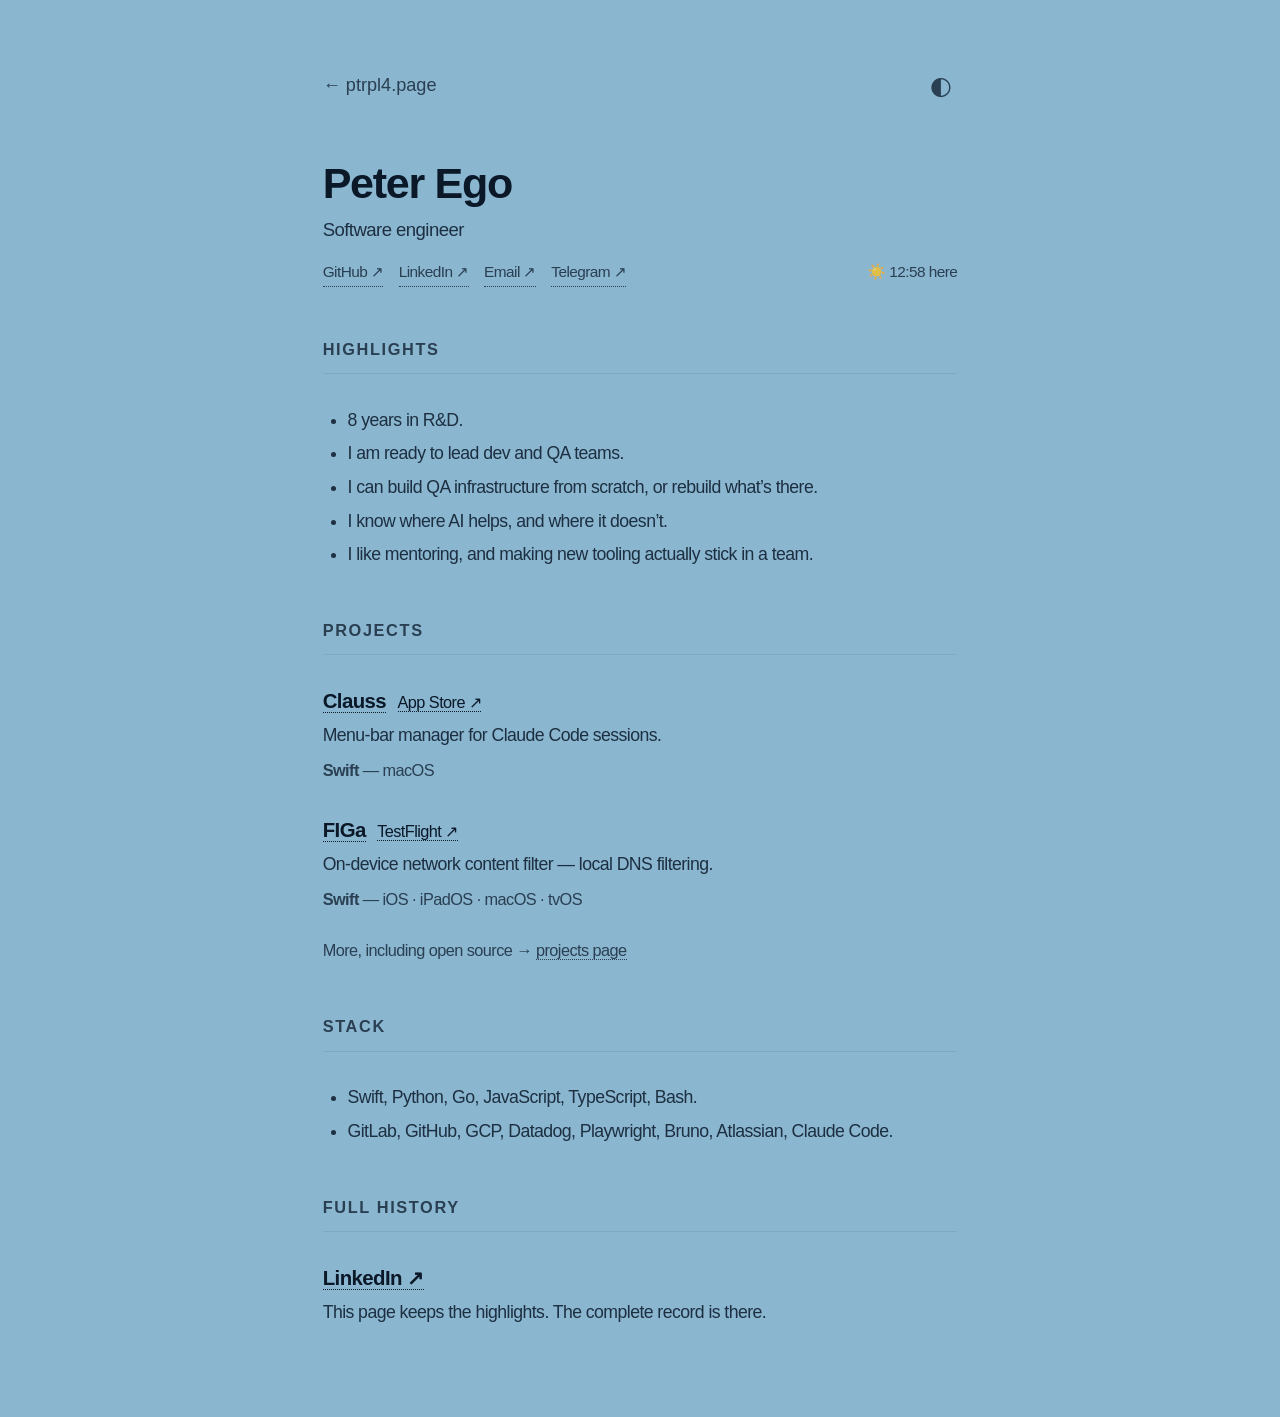
==== cv/index.html @ 2ef74b29 "add cv page, rename to Peter Ego Also names Swift across the projects pages, stops the orbiting sate" ====
<!doctype html>
<html lang="en" data-theme="dark">
    <head>
        <meta charset="utf-8" />
        <title>CV — ptrpl4</title>
        <meta name="description" content="CV of Peter Ego — software engineer" />
        <meta name="viewport" content="width=device-width, initial-scale=1" />
        <meta name="color-scheme" content="dark light" />

        <!-- Open Graph -->
        <meta property="og:type" content="website" />
        <meta property="og:url" content="https://ptrpl4.page/cv/" />
        <meta property="og:title" content="CV — ptrpl4" />
        <meta property="og:description" content="CV of Peter Ego — software engineer" />
        <meta property="og:image" content="https://ptrpl4.page/assets/favicons/web-app-manifest-512x512.png" />
        <meta name="twitter:card" content="summary" />
        <meta name="twitter:creator" content="@ptrpl4" />

        <link rel="icon" href="/assets/favicons/favicon.svg" type="image/svg+xml" />
        <link rel="icon" href="/assets/favicons/favicon.ico" />
        <link rel="apple-touch-icon" href="/assets/favicons/apple-touch-icon.png" />
        <link rel="manifest" href="/assets/favicons/site.webmanifest" />

        <link rel="canonical" href="https://ptrpl4.page/cv/" />

        <link rel="stylesheet" href="/assets/css/main.css" />

        <script src="/assets/js/theme.js"></script>
        <script src="/assets/js/cv.js" defer></script>
    </head>
    <body>
        <main class="cv-page">
            <div class="page-bar">
                <a class="back" href="/">← ptrpl4.page</a>
                <button id="theme-toggle" aria-label="Toggle theme">◐</button>
            </div>

            <header>
                <h1>Peter Ego</h1>
                <p class="cv-role">Software engineer</p>
                <!-- Only the @ is encoded — enough to miss a plain address regex,
                     and readable, unlike the landing page's full encoding. Noise
                     reduction, not protection. data-print carries the bare address:
                     the link text is not one, and the href would print the subject. -->
                <p class="cv-contact">
                    <a href="https://github.com/ptrpl4" target="_blank" rel="noopener">GitHub ↗</a>
                    <a href="https://www.linkedin.com/in/petreg/" target="_blank" rel="noopener">LinkedIn ↗</a>
                    <a href="mailto:nice.job&#64;ptrpl4.page?subject=Hi,%20Peter!%20Nice%20CV%20and%20skills,%20let's%20talk!" data-print="nice.job&#64;ptrpl4.page">Email ↗</a>
                    <a href="https://t.me/ptrpl4" target="_blank" rel="noopener">Telegram ↗</a>
                    <!-- Filled by cv.js; empty without it, and hidden in print. -->
                    <span id="cv-clock"></span>
                </p>
            </header>

            <section class="cv-section">
                <h2>Highlights</h2>
                <div class="cv-entry">
                    <ul class="cv-bullets" role="list">
                        <li>8 years in R&amp;D.</li>
                        <li>I am ready to lead dev and QA teams.</li>
                        <li>I can build QA infrastructure from scratch, or rebuild what&rsquo;s there.</li>
                        <li>I know where AI helps, and where it doesn&rsquo;t.</li>
                        <li>I like mentoring, and making new tooling actually stick in a team.</li>
                    </ul>
                </div>
            </section>

            <!-- Third place each app's availability is written by hand, after
                 /projects/ and /projects/<app>/. verify-docs.js checks the other
                 two against each other; this one is on its own. -->
            <section class="cv-section">
                <h2>Projects</h2>

                <div class="cv-entry">
                    <h3><a href="/projects/clauss/">Clauss</a><a class="cv-store" href="https://apps.apple.com/app/clauss/id6781245231" target="_blank" rel="noopener">App Store ↗</a></h3>
                    <p class="cv-desc">Menu-bar manager for Claude Code sessions.</p>
                    <p class="cv-meta"><span class="cv-lang">Swift</span> &mdash; macOS</p>
                </div>

                <div class="cv-entry">
                    <h3><a href="/projects/figa/">FIGa</a><a class="cv-store" href="https://testflight.apple.com/join/xfRUWHhb" target="_blank" rel="noopener">TestFlight ↗</a></h3>
                    <p class="cv-desc">On-device network content filter — local DNS filtering.</p>
                    <p class="cv-meta"><span class="cv-lang">Swift</span> &mdash; iOS &middot; iPadOS &middot; macOS &middot; tvOS</p>
                </div>

                <!-- data-print so the printed sheet carries the URL; the existing
                     a[data-print] print rule does the rest. -->
                <p class="cv-more">More, including open source &rarr;
                    <a href="/projects/" data-print="ptrpl4.page/projects/">projects page</a></p>
            </section>

            <section class="cv-section">
                <h2>Stack</h2>
                <div class="cv-entry">
                    <ul class="cv-bullets" role="list">
                        <li>Swift, Python, Go, JavaScript, TypeScript, Bash.</li>
                        <li>GitLab, GitHub, GCP, Datadog, Playwright, Bruno, Atlassian, Claude Code.</li>
                    </ul>
                </div>
            </section>

            <section class="cv-section">
                <h2>Full history</h2>
                <div class="cv-entry">
                    <h3><a href="https://www.linkedin.com/in/petreg/" target="_blank" rel="noopener">LinkedIn ↗</a></h3>
                    <p class="cv-desc">This page keeps the highlights. The complete record is there.</p>
                </div>
            </section>
        </main>
    </body>
</html>
---- assets/css/main.css ----
/* Reset */
*,
*::before,
*::after {
    box-sizing: border-box;
    margin: 0;
    padding: 0;
    border: 0;
}

/* Themes */
:root,
[data-theme="dark"] {
    --bg: #111c2e;
    --fg: #9db8d4;
    --circle-bg: #091830;
    --circle-fg: #deeeff;
    --circle-shadow: 0 0 80px rgba(20, 50, 120, 0.3), 0 0 12px 4px rgba(60, 130, 255, 0.35), inset 0 0 30px rgba(30, 80, 220, 0.22);
    --icon-hover-bg: rgba(255, 255, 255, 0.06);
    --icon-active-bg: rgba(255, 255, 255, 0.14);
    --border-subtle: rgba(120, 152, 184, 0.15);
    --border-medium: rgba(120, 152, 184, 0.4);
    --sky-color: #c4bca8;
    --sky-glow: 0 0 22px rgba(196, 188, 168, 0.38), 0 0 55px rgba(196, 188, 168, 0.18), 0 0 90px rgba(180, 175, 160, 0.08);
    --animation-duration: 0.2s;
    color-scheme: dark;
}

[data-theme="light"] {
    --bg: #8ab6d0;
    --fg: #0a1828;
    --circle-bg: #05070c;
    --circle-fg: #deeeff;
    --circle-shadow: 0 0 0 2px rgba(255, 232, 190, 0.95), 0 0 20px 6px rgba(255, 188, 98, 0.8), 0 0 60px 16px rgba(255, 150, 52, 0.45), 0 0 140px 34px rgba(255, 128, 30, 0.25), 0 0 260px 70px rgba(255, 110, 20, 0.1), inset 0 0 28px rgba(255, 186, 110, 0.28);
    --icon-hover-bg: rgba(255, 255, 255, 0.12);
    --icon-active-bg: rgba(255, 255, 255, 0.24);
    --border-subtle: rgba(26, 48, 80, 0.12);
    --border-medium: rgba(26, 48, 80, 0.4);
    --sky-color: #ffcc28;
    --sky-glow: 0 0 35px rgba(255, 204, 40, 1), 0 0 80px rgba(255, 170, 10, 0.75), 0 0 160px rgba(255, 140, 0, 0.45), 0 0 240px rgba(255, 120, 0, 0.18);
    color-scheme: light;
}

/* The decorative palette, opt-in; the accessible pair above is the default.
   Class AND theme on each selector makes them (0,2,1) against (0,1,0), so they
   win on specificity in any source order — keep both parts. */
html.landing[data-theme="dark"] {
    --bg: #0a0e18;
    --fg: #7898b8;
}

html.landing[data-theme="light"] {
    --bg: #7aaac8;
    --fg: #1a3050;
}

/* Base */
html {
    height: 100%;
}

body {
    font-family: -apple-system, BlinkMacSystemFont, "Segoe UI", Roboto,
        Helvetica, Arial, sans-serif;
    /* rem, not pt: an absolute print unit ignores the reader's browser
       font-size setting. 1.4167rem is 17pt exactly at a 16px root. */
    font-size: 1.4167rem;
    font-weight: 300;
    line-height: 1.75;
    letter-spacing: -0.025em;
    color: var(--fg);
    background: var(--bg);
    min-height: 100%;
    transition: background var(--animation-duration) ease,
        color var(--animation-duration) ease;
    -webkit-text-size-adjust: none;
    min-width: 320px;
}

/* Centring is opt-in: a flex item taller than an align-items:center container
   overflows above it, at a negative scroll offset, unreachable. A page that
   forgets this class should merely fail to centre. */
/* overflow: hidden clips nothing visible -- anything past the viewport box is
   off-screen already. It exists to stop the orbiting satellite making the page
   scrollable: it clears .space by 50px at the bottom and comes within ~1px of
   the right edge at 320px, and the two scrollbars then trigger each other, each
   one stealing the axis the other needs. The width change drags the fixed
   #theme-toggle sideways. A fixed-size centred scene should not scroll anyway.
   Propagates to the viewport, since html keeps overflow: visible. */
html.landing body {
    height: 100%;
    display: flex;
    align-items: center;
    justify-content: center;
    overflow: hidden;
}

ol,
ul {
    list-style: none;
}

a {
    color: inherit;
    text-decoration: none;
    outline: 0;
    border-bottom: dotted 1px;
    transition: border-color var(--animation-duration) ease-in-out,
        opacity var(--animation-duration) ease-in-out;
}

a:hover {
    border-color: transparent;
}

/* Keyboard focus — `outline: 0` above only suppresses the pointer-driven ring */
a:focus-visible,
button:focus-visible {
    outline: 2px solid currentColor;
    outline-offset: 3px;
    border-radius: 3px;
    opacity: 1;
}

/* Animations */
@keyframes fadeIn {
    from { opacity: 0; }
    to   { opacity: 1; }
}

@keyframes slideUp {
    from {
        transform: translate3d(0, 1em, 0);
        opacity: 0;
    }
    to {
        transform: translate3d(0, 0, 0);
        opacity: 1;
    }
}

/* Wrapper — large enough for sky object above the circle */
.space {
    position: relative;
    width: 760px;
    height: 700px;
    animation: fadeIn 0.6s ease forwards;
}

/* The page's one solid object. Earth in dark; in light it is a black hole —
   same box, different paint. ::before carries the cloud deck or the accretion
   ring. Whatever goes there must stay dark behind the middle: #header sits in
   it, and verify-docs.js only ever sees the flat --circle-bg. */
.circle {
    position: absolute;
    left: 50%;
    bottom: 0;
    transform: translateX(-50%);
    z-index: 2;
    width: 380px;
    height: 380px;
    border-radius: 50%;
    background: var(--circle-bg);
    color: var(--circle-fg);
    box-shadow: var(--circle-shadow);
    display: flex;
    align-items: center;
    justify-content: center;
    transition: background var(--animation-duration) ease,
        box-shadow var(--animation-duration) ease;
}

/* Stars — dark mode only, JS-generated via box-shadow */
#stars {
    position: absolute;
    top: 0;
    left: 0;
    width: 1px;
    height: 1px;
    z-index: 1;
    pointer-events: none;
    transition: opacity var(--animation-duration) ease;
}

[data-theme="light"] #stars {
    opacity: 0;
}

/* Satellite — light theme only, orbits Earth at z-index 1 (passes behind) */
/* Percentage, never a pixel left: .space shrinks below 760px between 501 and
   759, where a pixel value would strand the orbit while .circle (left: 50%)
   recentres. 50% is the exact centre formula at every breakpoint. */
#sat-orbit {
    position: absolute;
    left: 50%;
    top: 510px;
    width: 0;
    height: 0;
    z-index: 1;
    pointer-events: none;
    opacity: 0;
    transition: opacity var(--animation-duration) ease;
    animation: orbit-sat 14s linear infinite;
}

[data-theme="light"] #sat-orbit {
    opacity: 1;
}

#satellite {
    position: absolute;
    width: 7px;
    height: 4px;
    background: rgba(210, 220, 235, 0.95);
    border-radius: 1px;
    transform: translate(238px, -2px);
    box-shadow:
        0 0 5px 1px rgba(160, 200, 255, 0.8),
        -9px 0 0 2px rgba(170, 195, 220, 0.75),
        9px 0 0 2px rgba(170, 195, 220, 0.75);
}

/* Rests on a full turn, so reduced-motion's 0.01ms duration leaves the vortex
   exactly where it started rather than mid-sweep. */
@keyframes vortex {
    to {
        transform: rotate(1turn);
    }
}

@keyframes orbit-sat {
    from { transform: rotate(0deg); }
    to   { transform: rotate(360deg); }
}

/* Comet — light theme only, crosses sky occasionally */
/* Percentage for the same reason as #sat-orbit: at 635px the comet would sit
   outside a shrunk .space and push a horizontal scrollbar — in both themes,
   since `opacity: 0` and `animation: none` still occupy layout. 635/760. */
#comet {
    position: absolute;
    top: 95px;
    left: 83.55%;
    width: 5px;
    height: 5px;
    border-radius: 50%;
    background: rgba(255, 255, 245, 1);
    z-index: 1;
    pointer-events: none;
    opacity: 0;
    /* tail: box-shadows fading upper-right (opposite to motion direction) */
    box-shadow:
        0 0 8px 3px rgba(255, 240, 160, 0.9),
        9px -7px 5px rgba(255, 252, 210, 0.55),
        20px -15px 7px rgba(255, 252, 210, 0.35),
        34px -25px 9px rgba(255, 252, 210, 0.2),
        50px -37px 11px rgba(255, 252, 210, 0.09),
        68px -50px 14px rgba(255, 252, 210, 0.03);
    animation: comet-fly 16s ease-in-out infinite;
    animation-delay: -3s;
}

[data-theme="dark"] #comet {
    animation: none;
}

@keyframes comet-fly {
    0%   { opacity: 0; transform: translate(0, 0); }
    4%   { opacity: 1; }
    22%  { opacity: 0; transform: translate(-310px, 225px); }
    100% { opacity: 0; transform: translate(-310px, 225px); }
}

/* Geometry only, shared. In dark ::after gets no background, so it is an empty
   box that paints nothing; the theme rules below supply the paint. */
.circle::before,
.circle::after {
    content: '';
    position: absolute;
    inset: 0;
    border-radius: 50%;
    z-index: -1;
    pointer-events: none;
}

/* Clouds — full coverage cloud deck with variation so it reads as texture not flat */
.circle::before {
    background:
        radial-gradient(ellipse 85% 45% at 30% 28%, rgba(210, 220, 235, 0.42) 30%, transparent 80%),
        radial-gradient(ellipse 75% 40% at 72% 22%, rgba(210, 220, 235, 0.38) 30%, transparent 80%),
        radial-gradient(ellipse 80% 42% at 55% 65%, rgba(210, 220, 235, 0.40) 30%, transparent 80%),
        radial-gradient(ellipse 65% 35% at 18% 62%, rgba(210, 220, 235, 0.35) 30%, transparent 80%),
        radial-gradient(ellipse 70% 38% at 82% 60%, rgba(210, 220, 235, 0.36) 30%, transparent 80%),
        radial-gradient(ellipse 95% 95% at 50% 50%, rgba(200, 215, 230, 0.18) 0%, transparent 100%);
}

/* Light: no clouds and no rings — a vortex. Two conic layers turning the same
   way at different rates, which is how a real accretion disc moves: the inner
   material laps the outer. The shear between them reads as spiral arms rather
   than the spokes a single rotating conic would give.

   Each layer opens with an opaque var(--circle-bg) disc, so the arms are erased
   from the middle and #header keeps a flat backing.

   closest-side, not the default farthest-corner: the box is square, so the
   corner is the radius x sqrt(2) and every percentage silently meant 1.41 times
   less than it read. 46% was 65% of the radius. Sized this way the numbers mean
   fractions of the disc, which is the only reading under which they can be
   sanity-checked against where #header actually sits. */
[data-theme="light"] .circle::before {
    background:
        radial-gradient(circle closest-side at 50% 50%, var(--circle-bg) 65%, transparent 110%),
        conic-gradient(from 0deg at 50% 50%,
            transparent 0deg, rgba(255, 198, 116, 0.5) 46deg, transparent 104deg,
            transparent 120deg, rgba(255, 174, 84, 0.42) 166deg, transparent 224deg,
            transparent 240deg, rgba(255, 210, 140, 0.46) 286deg, transparent 344deg);
    animation: vortex 60s linear infinite;
}

[data-theme="light"] .circle::after {
    background:
        radial-gradient(circle closest-side at 50% 50%, var(--circle-bg) 48%, transparent 88%),
        conic-gradient(from 55deg at 50% 50%,
            transparent 0deg, rgba(255, 226, 176, 0.34) 60deg, transparent 130deg,
            transparent 180deg, rgba(255, 200, 130, 0.3) 240deg, transparent 310deg);
    animation: vortex 34s linear infinite;
}

/*
 * Sky object — sun (light theme) or moon (dark theme).
 * Positioned via JS in the upper arc; transitions on reposition.
 */
#sky-object {
    position: absolute;
    z-index: 3;
    /* Fallback slot in the upper arc, used when JS is unavailable.
       placeSkyObject() overrides both via inline styles. */
    left: 50%;
    top: 33%;
    border-radius: 50%;
    background: var(--sky-color);
    box-shadow: var(--sky-glow);
    transform: translate(-50%, -50%);
    transition: left 0.8s ease, top 0.8s ease,
        width var(--animation-duration) ease,
        height var(--animation-duration) ease,
        background var(--animation-duration) ease,
        box-shadow var(--animation-duration) ease;
}

/* Sun (light theme): larger, warm gold */
[data-theme="light"] #sky-object {
    width: 64px;
    height: 64px;
}

/* Moon (dark theme): smaller, crescent via ::after overlay, sphere gradient */
[data-theme="dark"] #sky-object {
    width: 52px;
    height: 52px;
    overflow: visible;
    background:
        radial-gradient(ellipse 35% 25% at 58% 62%, rgba(100, 90, 70, 0.35), transparent),
        radial-gradient(ellipse 20% 18% at 72% 30%, rgba(130, 120, 100, 0.25), transparent),
        radial-gradient(circle at 64% 34%, #e2d8c4, #c4bca8 42%, #968c7c);
}

/* A --bg disc offset left, leaving a lit arc. #sky-object never overlaps
   .circle, so --bg always matches what is actually behind the moon. */
[data-theme="dark"] #sky-object::after {
    content: '';
    position: absolute;
    width: 46px;
    height: 46px;
    border-radius: 50%;
    background: var(--bg);
    top: -2px;
    left: var(--crescent-left, -12px);
    opacity: var(--crescent-opacity, 1);
    transition: background var(--animation-duration) ease,
        left 0.7s ease,
        opacity 0.7s ease;
}

/* Header */
#header {
    text-align: center;
    cursor: default;
    padding: 1em;
    animation: slideUp 0.6s 0.2s both;
    text-shadow: 0 1px 10px rgba(0, 8, 24, 0.6);
}

#header h1 {
    font-size: 1.8em;
    font-weight: 700;
    line-height: 1;
    letter-spacing: -0.03em;
}

#header .tagline {
    font-size: 0.72em;
    font-weight: 400;
    margin: 0.6em 0 0.2em;
    opacity: 0.85;
    line-height: 1.6;
}

/* Stacked, so the block's outer spacing lives here — and the font-size with it.
   Left on the links, these margins would resolve against #header's inherited
   1.4167rem instead of the link's 0.66em of it, and come out 1.52x larger.
   align-items: center is load-bearing: the column default is stretch, which
   would run each dotted underline the full width of the header. */
#header .page-links-row {
    display: flex;
    flex-direction: column;
    align-items: center;
    font-size: 0.66em;
    gap: 0.15em;
    margin: 0.2em 0 0.8em;
}

#header .page-links {
    opacity: 0.75;
    border-bottom: dotted 1px currentColor;
    display: inline-block;
}

#header .page-links:hover {
    opacity: 0.9;
    border-color: transparent;
}

/* Same id-specificity problem as #theme-toggle below: the generic
   a:focus-visible is (0,1,1) and loses to the 0.75 above, dimming the ring. */
#header .page-links:focus-visible {
    opacity: 1;
}

/* Nav icons */
#header nav {
    margin-top: 0.6em;
}

#header nav ul {
    display: flex;
    justify-content: center;
    gap: 0.6em;
}

#header nav a {
    display: inline-flex;
    border: 0;
    -webkit-tap-highlight-color: transparent;
}

#header nav a svg {
    width: 2.2em;
    height: 2.2em;
    stroke-width: 1.5;
    border-radius: 100%;
    border: solid 1px currentColor;
    padding: 0.4em;
    transition: background var(--animation-duration) ease-in-out,
        transform var(--animation-duration) ease-in-out;
}

/* The icons are circles — keep the focus ring concentric with them */
#header nav a:focus-visible {
    border-radius: 50%;
}

#header nav a:hover svg {
    background-color: var(--icon-hover-bg);
    transform: scale(1.1);
}

#header nav a:active svg {
    background-color: var(--icon-active-bg);
    transform: scale(0.95);
}

/* One width and padding across the projects list, the app pages and the privacy
   pages, so navigating between them does not shift the measure. */
#page,
.app-page,
.legal-page,
.cv-page {
    max-width: 32em;
    margin: 0 auto;
    padding: 3em 2em 4em;
    animation: fadeIn 0.5s forwards;
}

/* Inside the text column, not the viewport, so it inherits that column's width
   and padding and needs no per-page positioning. */
.page-bar {
    display: flex;
    justify-content: space-between;
    align-items: center;
    gap: 1em;
    margin-bottom: 2.5em;
}

/* In the bar the toggle is a flex item, not pinned to the viewport corner.
   index.html and 404.html have no bar and keep the fixed default below.
   Position only: the fade is 0.75 everywhere since 0.45 composited to
   2.00-2.74:1, under the 3:1 floor a control has to clear. */
.page-bar #theme-toggle {
    position: static;
}

/* One heading size for every text page */
#page header h1,
.app-page h1,
.legal-page h1,
.cv-page h1 {
    font-size: 1.9em;
    font-weight: 700;
    letter-spacing: -0.03em;
    line-height: 1.1;
}

/* Per-app landing page — /projects/<app>/ */
.app-page {
    text-align: center;
}

/* Last in .app-title: the <h1> and the icon above it are both blocks, so the
   badge starts its own line. Beside the name it needed absolute positioning and
   overflowed a 320px viewport. */
.app-title .badge {
    display: inline-block;
    margin-top: 0.9em;
}

/* Between the name and the badge, inside .app-title. The artwork is a macOS
   squircle with the shape and its ~10% transparent margin baked into the alpha —
   no border-radius, no background. Shipped at 2x; the attributes reserve the box
   before it loads. min(), not a flat 256px: the column is 245px wide at the
   320px floor, so a fixed width would overflow it. Not max-width — there is
   exactly one of those in this file and verify-docs.js counts them. */
.app-icon {
    display: block;
    width: min(256px, 100%);
    height: auto;
    margin: 1em auto 0;
}

/* Two tiers and no others: 0.85 for body copy, 0.75 for secondary. 0.75 is the
   floor — below it the composite drops under 4.5:1 against either --bg. Size,
   weight, case and letter-spacing carry hierarchy instead. */
.app-page .desc {
    font-size: 0.82em;
    opacity: 0.75;
    margin-top: 1em;
    line-height: 1.6;
}

/* Back link, shared by every text page. A flex item of `.page-bar`, so it needs
   no display or width of its own — the bar handles placement and the spacing
   below it. At 0.7em this rendered ~9.8pt once the ≤500px base kicked in. */
a.back {
    font-size: 0.8em;
    opacity: 0.75;
    border-bottom: none;
    letter-spacing: 0;
}

a.back:hover {
    opacity: 1;
}

/* App metadata and links — shared by the projects list and the app pages */
.app-platforms {
    font-size: 0.72em;
    opacity: 0.75;
    margin-top: 0.35em;
}

.app-page .app-platforms {
    font-size: 0.68em;
    margin-top: 0.7em;
    text-transform: uppercase;
    letter-spacing: 0.08em;
}

.app-links {
    display: flex;
    flex-wrap: wrap;
    gap: 1em;
    margin-top: 0.5em;
}

.app-page .app-links {
    justify-content: center;
    align-items: center;
    gap: 1.3em;
    margin-top: 2em;
}

.app-link {
    font-size: 0.78em;
    opacity: 0.85;
    border-bottom: solid 1px var(--border-medium);
    transition: border-color var(--animation-duration) ease-in-out;
}

.app-page .app-link {
    font-size: 0.8em;
    opacity: 0.9;
}

.app-link:hover {
    opacity: 1;
    border-color: transparent;
}

.badge {
    font-size: 0.68em;
    opacity: 0.75;
    text-transform: uppercase;
    letter-spacing: 0.04em;
    border: solid 1px var(--border-subtle);
    border-radius: 4px;
    padding: 0.15em 0.5em;
    white-space: nowrap;
}

/* In the projects list the badge trails the name inline, in normal flow */
.project-name + .badge {
    margin-left: 0.75em;
    vertical-align: middle;
}

/* Legal footer on the app pages */
.legal {
    display: flex;
    flex-wrap: wrap;
    justify-content: center;
    gap: 1.3em;
    margin-top: 3.5em;
    font-size: 0.66em;
    opacity: 0.75;
}

.legal a {
    border-bottom: dotted 1px;
}

/* No `opacity: 1` here — .legal's own 0.75 is a group-opacity layer, and a
   descendant's opacity multiplies within it rather than escaping it. */
.legal a:hover {
    border-color: transparent;
}

/* Privacy policy — /projects/<app>/privacy/ */
.legal-page {
    text-align: left;
}

.legal-page .meta {
    font-size: 0.68em;
    opacity: 0.75;
    margin-top: 0.6em;
    text-transform: uppercase;
    letter-spacing: 0.06em;
}

.legal-page h2 {
    font-size: 0.92em;
    font-weight: 600;
    margin-top: 2em;
    opacity: 0.9;
}

.legal-page p {
    font-size: 0.82em;
    opacity: 0.75;
    margin-top: 0.7em;
    line-height: 1.7;
}

.legal-page a.inline {
    border-bottom: dotted 1px;
}

.legal-page a.inline:hover {
    border-color: transparent;
}

/* CV — /cv/. Same 32em column and heading size as every other text page; the
   rules below are the entry list only. Two tiers, 0.85 and 0.75, like .legal-page. */
.cv-page .cv-role {
    font-size: 0.82em;
    opacity: 0.85;
    margin-top: 0.4em;
}

/* Pushed to the far end of the contact row. `auto` rather than a fixed offset,
   so when .cv-contact wraps the clock simply starts its own line. Tabular figures
   because it is flush right: proportional digits are unequal widths, so 11:11 and
   00:08 would shift the whole string sideways as the minute ticks over. */
#cv-clock {
    margin-left: auto;
    font-variant-numeric: tabular-nums;
}

/* Wraps to one link per line under ~360px rather than overflowing the column. */
.cv-page .cv-contact {
    display: flex;
    flex-wrap: wrap;
    gap: 0.2em 1em;
    font-size: 0.68em;
    opacity: 0.75;
    margin-top: 0.8em;
}

.cv-section {
    margin-top: 2.1em;
}

.cv-section h2 {
    font-size: 0.72em;
    font-weight: 600;
    text-transform: uppercase;
    letter-spacing: 0.1em;
    opacity: 0.75;
    padding-bottom: 0.6em;
    border-bottom: solid 1px var(--border-subtle);
}

.cv-entry {
    margin-top: 1.4em;
}

.cv-entry h3 {
    font-size: 0.9em;
    font-weight: 600;
    line-height: 1.4;
}

/* Follows .cv-desc now, not the heading, so it needs a real gap. */
.cv-entry .cv-meta {
    font-size: 0.72em;
    opacity: 0.75;
    margin-top: 0.4em;
}

/* Weight, not colour: .cv-meta is already at the 0.75 floor, and a child cannot
   brighten past a parent's opacity layer. */
.cv-lang {
    font-weight: 600;
}

/* Rides on the same line as the app name, so it has to shed the h3's size and
   weight. */
.cv-entry .cv-store {
    margin-left: 0.7em;
    font-size: 0.8em;
    font-weight: 400;
}

.cv-desc {
    font-size: 0.78em;
    opacity: 0.85;
    line-height: 1.6;
    margin-top: 0.3em;
}

/* The reset sets `list-style: none` on every ul; restoring a real marker here
   also restores the list semantics Safari drops from an unmarkered list. */
.cv-bullets {
    list-style: disc;
    padding-left: 1.1em;
    margin-top: 0.5em;
}

.cv-bullets li {
    font-size: 0.78em;
    opacity: 0.85;
    line-height: 1.6;
    margin-top: 0.3em;
}

/* Points on to /projects/. Inside a section rather than between two, so it
   takes the entry gap. */
.cv-more {
    font-size: 0.72em;
    opacity: 0.75;
    margin-top: 1.4em;
}

/* Projects list — page-local, but cached with everything else. */
/* This page declares no class on <html>, so it gets main.css's
   defaults: normal block flow and the high-contrast palette. The
   shared text-column, .page-bar, a.back and h1 rules live there
   too. Page-local rules only. */
#page header {
    margin-bottom: 2.5em;
}

#project-list {
    display: flex;
    flex-direction: column;
    gap: 0.1em;
}

/* Divider between items, not after the last one. A trailing
   `border-bottom` + `:last-child` reset would still leave a rule
   under the final repo, since the JS appends a #status footer
   after it — so the rule goes on top of every item but the first. */
.project-item {
    padding: 1em 0;
}

.project-item + .project-item {
    border-top: solid 1px var(--border-subtle);
}

.project-name {
    font-size: 1em;
    font-weight: 400;
    border-bottom: dotted 1px;
    transition: border-color var(--animation-duration) ease-in-out;
}

.project-name:hover {
    border-color: transparent;
}

.project-live {
    font-size: 0.75em;
    opacity: 0.85;
    margin-left: 0.75em;
    vertical-align: middle;
    border-bottom: solid 1px var(--border-medium);
}

.project-live:hover {
    opacity: 1;
    border-color: transparent;
}

/* 0.75 is the muted floor set in main.css — see the tier note
   there. Anything lower drops this text under 4.5:1. */
.project-desc {
    font-size: 0.82em;
    opacity: 0.75;
    margin-top: 0.25em;
    line-height: 1.4;
}

.project-meta {
    display: flex;
    gap: 1em;
    margin-top: 0.4em;
    font-size: 0.75em;
    opacity: 0.75;
}

#status {
    font-size: 0.9em;
    opacity: 0.75;
}

.project-section {
    margin-bottom: 2.5em;
}

.project-section:last-of-type {
    margin-bottom: 0;
}

.section-title {
    font-size: 0.7em;
    font-weight: 600;
    text-transform: uppercase;
    letter-spacing: 0.1em;
    opacity: 0.75;
    margin-bottom: 0.5em;
}

.section-note {
    font-size: 0.8em;
    opacity: 0.75;
    margin-bottom: 0.5em;
}

/* 404 — page-local, but cached with everything else. */
#notfound {
    text-align: center;
    padding: 2em;
    animation: fadeIn 0.6s ease forwards;
}

#notfound h1 {
    font-size: 4em;
    font-weight: 700;
    line-height: 1;
    letter-spacing: -0.04em;
}

/*
 * No opacity fade here. This page is class="landing", so it uses
 * the landing light palette (#1a3050 on #7aaac8) — 5.32:1 at full
 * strength, with no headroom to spend: 0.75 composites to 3.42:1
 * and even 0.90 only reaches 4.48:1, both under the 4.5:1 AA floor.
 * Hierarchy comes from the 4em h1 against this 0.8em instead.
 */
#notfound p {
    margin: 0.6em 0 1.2em;
    font-size: 0.8em;
}

/* Theme toggle */
#theme-toggle {
    position: fixed;
    top: 1.2em;
    right: 1.4em;
    z-index: 3;
    background: none;
    border: none;
    cursor: pointer;
    color: var(--fg);
    font-size: 1.1em;
    opacity: 0.75;
    padding: 0.2em;
    line-height: 1;
    transition: opacity var(--animation-duration) ease;
    -webkit-tap-highlight-color: transparent;
}

#theme-toggle:hover {
    opacity: 0.9;
}

/* opacity composites the outline too, so the generic ring would draw at the
   toggle's own 0.75 — 3.41:1 on the light landing page, clearing the 3:1 floor
   for focus indicators by almost nothing. Carries the id to outrank
   `#theme-toggle` (1,0,0); the .page-bar rule sets no opacity to fight. */
#theme-toggle:focus-visible {
    opacity: 1;
}

/* Every animation ends on its resting frame, so collapsing durations degrades
   cleanly to the static scene. */
@media (prefers-reduced-motion: reduce) {
    *,
    *::before,
    *::after {
        animation-duration: 0.01ms !important;
        animation-iteration-count: 1 !important;
        transition-duration: 0.01ms !important;
        /* #header is `slideUp 0.6s 0.2s both`; without this the backwards fill
           holds opacity 0 for the full delay, blanking the landing page for
           200ms before it pops in. */
        animation-delay: 0.01ms !important;
    }
}

/* Short viewports — lift planet by shrinking .space height */
@media screen and (max-height: 720px) and (min-width: 501px) {
    .space {
        height: 580px;
    }

    #sat-orbit {
        top: 390px; /* 580 - 380/2 */
    }
}

@media screen and (max-height: 600px) and (min-width: 501px) {
    .space {
        height: 480px;
    }

    #sat-orbit {
        top: 290px; /* 480 - 380/2 */
    }
}

/* Responsive */
@media screen and (max-width: 500px) {
    /* 300 is too thin once the size drops a tier and the fades take another
       bite. Landing keeps it — large type over the scene. */
    body {
        /* 14pt at a 16px root — see the base rule for why this is not pt. */
        font-size: 1.1667rem;
        font-weight: 400;
    }

    html.landing body {
        font-weight: 300;
    }

    #page,
    .app-page,
    .legal-page,
    .cv-page {
        padding: 2.5em 1.5em 3em;
    }

    #page header h1,
    .app-page h1,
    .legal-page h1,
    .cv-page h1 {
        font-size: 1.5em;
    }

    .space {
        width: 320px;
        height: 540px;
    }

    .circle {
        width: 300px;
        height: 300px;
    }

    #header h1 {
        font-size: 1.6em;
    }

    #sat-orbit {
        top: 390px; /* left is the 50% in the base rule */
    }

    #satellite {
        transform: translate(165px, -2px); /* orbit > Earth radius (150px); right: 160+165=325px, within 360px+ viewports */
    }

    #comet {
        top: 70px;
        left: 81.25%; /* 260/320 */
    }
}

@media screen and (max-width: 360px) {
    .space {
        width: 300px;
    }

    .circle {
        width: 280px;
        height: 280px;
    }

    #sat-orbit {
        top: 400px; /* 540 - 280/2; left is the 50% in the base rule */
    }

    #satellite {
        /* orbit > Earth radius (140px). Body floor is 320px, so .space (300px)
           sits at x=10px: 10 + 150 + 152 + 7 = 319px, no horizontal overflow. */
        transform: translate(152px, -2px);
    }

    #comet {
        top: 65px;
        left: 81.67%; /* 245/300 */
    }
}

/* Print — the page saves as a PDF through the browser's own dialog, so this is
   the whole export path. Every screen rule above is behind `@media screen`, so
   none of the breakpoints apply here. */
@media print {
    /* Neither palette survives: browsers omit background colours when printing,
       which would leave light --fg on the paper's white. Same selector shapes as
       the declarations above, so no specificity tie. */
    :root,
    [data-theme="dark"],
    [data-theme="light"] {
        --bg: #fff;
        --fg: #000;
        --border-subtle: rgba(0, 0, 0, 0.25);
    }

    @page {
        margin: 15mm;
    }

    /* pt is correct here and wrong on screen: paper has no reader font-size
       setting to inherit, and 1.4167rem is display size on a sheet. */
    body {
        font-size: 11pt;
        font-weight: 400;
        line-height: 1.5;
        min-width: 0;
    }

    .cv-page {
        max-width: none;
        padding: 0;
        animation: none;
    }

    /* A back link and a theme toggle mean nothing on paper. */
    .page-bar {
        display: none;
    }

    /* fadeIn ends at opacity 1, but an interrupted print would capture it
       mid-fade. */
    *,
    *::before,
    *::after {
        animation: none !important;
        transition: none !important;
    }

    .cv-entry,
    .cv-section {
        break-inside: avoid;
    }

    /* A clock is wrong the moment the sheet leaves the printer. */
    #cv-clock {
        display: none;
    }

    /* Off-site targets are lost when the page becomes paper. .cv-store, not
       .cv-entry a: the only other external link in an entry is Full history's,
       and the contact row prints that URL already. */
    .cv-page .cv-contact a[href^="http"]::after,
    .cv-page .cv-store::after {
        content: " (" attr(href) ")";
        font-size: 0.85em;
        opacity: 0.75;
    }

    /* Separate rule, because the content differs: attr(href) here would print
       the mailto: whole, subject parameter and percent-escapes included, and
       print /projects/ as a root-relative path no reader can use. */
    .cv-page a[data-print]::after {
        content: " (" attr(data-print) ")";
        font-size: 0.85em;
        opacity: 0.75;
    }
}
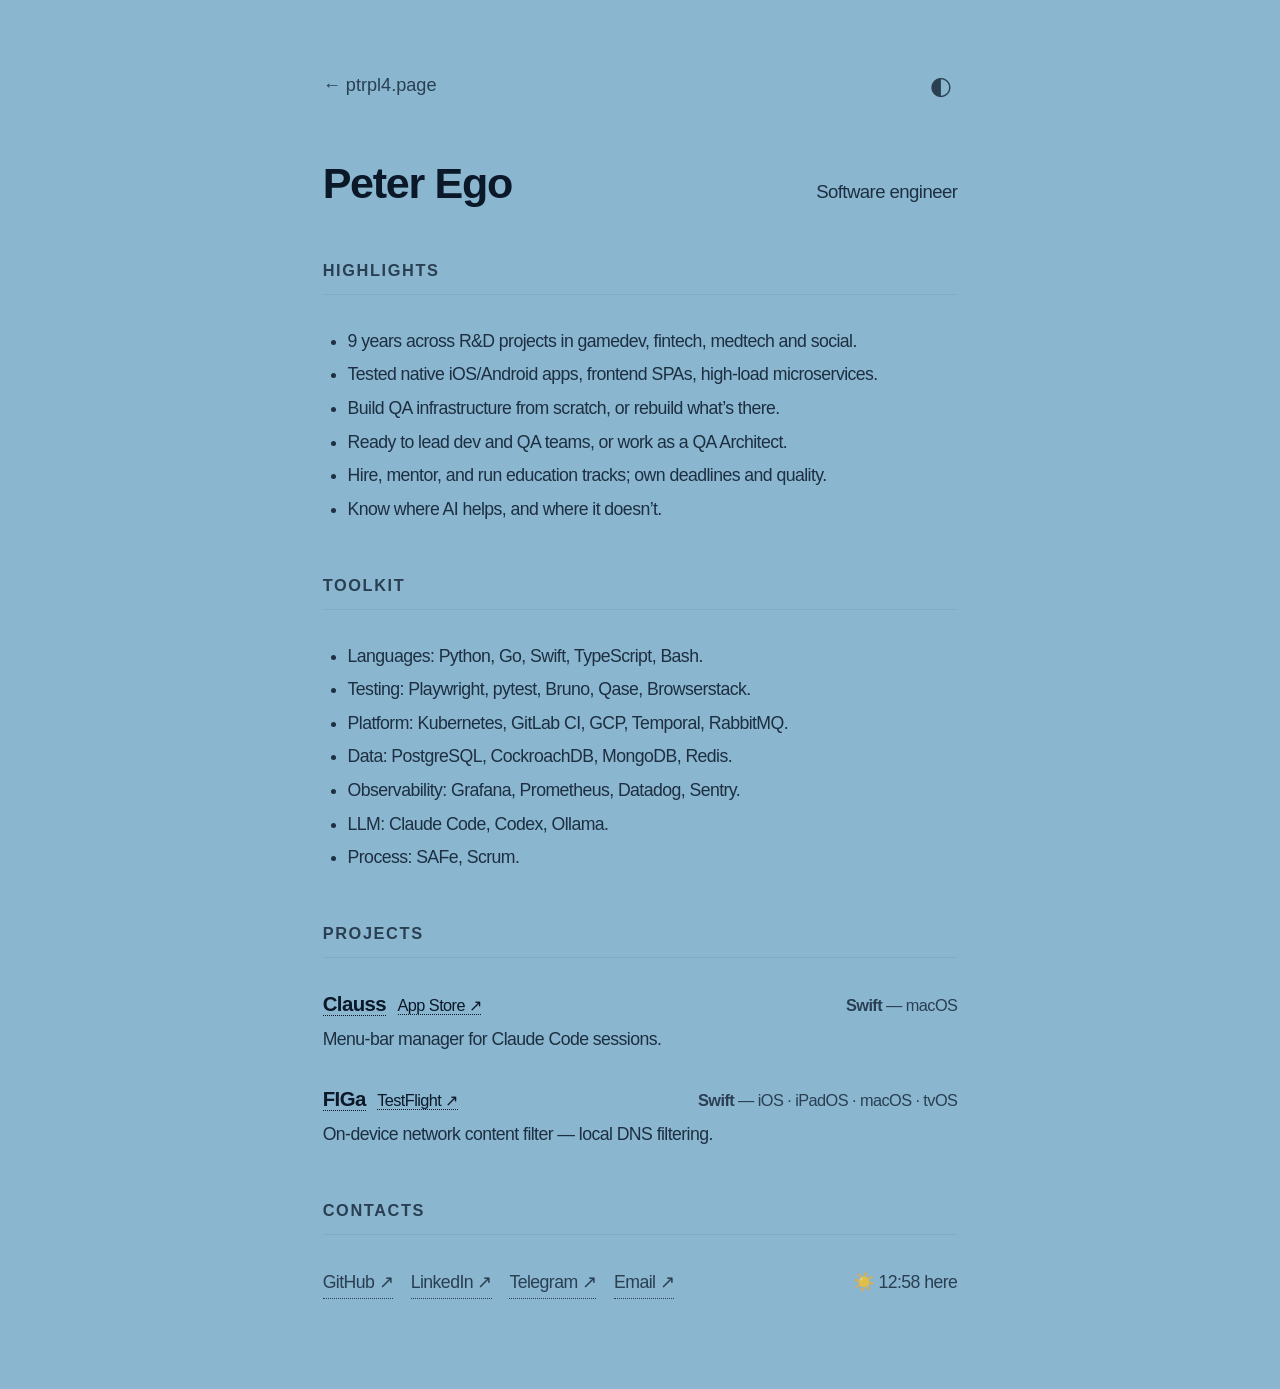
==== commit 8ca7d1e5: "restructure the CV, unify the ↗ arrow Sections are Highlights, Toolkit, Projects, Contacts; the name" ====
--- a/cv/index.html
+++ b/cv/index.html
@@ -35,32 +35,36 @@
                 <button id="theme-toggle" aria-label="Toggle theme">◐</button>
             </div>
 
-            <header>
+            <header class="cv-head">
                 <h1>Peter Ego</h1>
                 <p class="cv-role">Software engineer</p>
-                <!-- Only the @ is encoded — enough to miss a plain address regex,
-                     and readable, unlike the landing page's full encoding. Noise
-                     reduction, not protection. data-print carries the bare address:
-                     the link text is not one, and the href would print the subject. -->
-                <p class="cv-contact">
-                    <a href="https://github.com/ptrpl4" target="_blank" rel="noopener">GitHub ↗</a>
-                    <a href="https://www.linkedin.com/in/petreg/" target="_blank" rel="noopener">LinkedIn ↗</a>
-                    <a href="mailto:nice.job&#64;ptrpl4.page?subject=Hi,%20Peter!%20Nice%20CV%20and%20skills,%20let's%20talk!" data-print="nice.job&#64;ptrpl4.page">Email ↗</a>
-                    <a href="https://t.me/ptrpl4" target="_blank" rel="noopener">Telegram ↗</a>
-                    <!-- Filled by cv.js; empty without it, and hidden in print. -->
-                    <span id="cv-clock"></span>
-                </p>
             </header>
 
             <section class="cv-section">
                 <h2>Highlights</h2>
                 <div class="cv-entry">
                     <ul class="cv-bullets" role="list">
-                        <li>8 years in R&amp;D.</li>
-                        <li>I am ready to lead dev and QA teams.</li>
-                        <li>I can build QA infrastructure from scratch, or rebuild what&rsquo;s there.</li>
-                        <li>I know where AI helps, and where it doesn&rsquo;t.</li>
-                        <li>I like mentoring, and making new tooling actually stick in a team.</li>
+                        <li>9 years across R&amp;D projects in gamedev, fintech, medtech and social.</li>
+                        <li>Tested native iOS/Android apps, frontend SPAs, high-load microservices.</li>
+                        <li>Build QA infrastructure from scratch, or rebuild what&rsquo;s there.</li>
+                        <li>Ready to lead dev and QA teams, or work as a QA Architect.</li>
+                        <li>Hire, mentor, and run education tracks; own deadlines and quality.</li>
+                        <li>Know where AI helps, and where it doesn&rsquo;t.</li>
+                    </ul>
+                </div>
+            </section>
+
+            <section class="cv-section">
+                <h2>Toolkit</h2>
+                <div class="cv-entry">
+                    <ul class="cv-bullets" role="list">
+                        <li>Languages: Python, Go, Swift, TypeScript, Bash.</li>
+                        <li>Testing: Playwright, pytest, Bruno, Qase, Browserstack.</li>
+                        <li>Platform: Kubernetes, GitLab CI, GCP, Temporal, RabbitMQ.</li>
+                        <li>Data: PostgreSQL, CockroachDB, MongoDB, Redis.</li>
+                        <li>Observability: Grafana, Prometheus, Datadog, Sentry.</li>
+                        <li>LLM: Claude Code, Codex, Ollama.</li>
+                        <li>Process: SAFe, Scrum.</li>
                     </ul>
                 </div>
             </section>
@@ -72,40 +76,40 @@
                 <h2>Projects</h2>
 
                 <div class="cv-entry">
-                    <h3><a href="/projects/clauss/">Clauss</a><a class="cv-store" href="https://apps.apple.com/app/clauss/id6781245231" target="_blank" rel="noopener">App Store ↗</a></h3>
+                    <div class="cv-head">
+                        <h3><a href="/projects/clauss/">Clauss</a><a class="cv-store" href="https://apps.apple.com/app/clauss/id6781245231" target="_blank" rel="noopener">App Store ↗</a></h3>
+                        <p class="cv-meta"><span class="cv-lang">Swift</span> &mdash; macOS</p>
+                    </div>
                     <p class="cv-desc">Menu-bar manager for Claude Code sessions.</p>
-                    <p class="cv-meta"><span class="cv-lang">Swift</span> &mdash; macOS</p>
                 </div>
 
                 <div class="cv-entry">
-                    <h3><a href="/projects/figa/">FIGa</a><a class="cv-store" href="https://testflight.apple.com/join/xfRUWHhb" target="_blank" rel="noopener">TestFlight ↗</a></h3>
+                    <div class="cv-head">
+                        <h3><a href="/projects/figa/">FIGa</a><a class="cv-store" href="https://testflight.apple.com/join/xfRUWHhb" target="_blank" rel="noopener">TestFlight ↗</a></h3>
+                        <p class="cv-meta"><span class="cv-lang">Swift</span> &mdash; iOS &middot; iPadOS &middot; macOS &middot; tvOS</p>
+                    </div>
                     <p class="cv-desc">On-device network content filter — local DNS filtering.</p>
-                    <p class="cv-meta"><span class="cv-lang">Swift</span> &mdash; iOS &middot; iPadOS &middot; macOS &middot; tvOS</p>
-                </div>
-
-                <!-- data-print so the printed sheet carries the URL; the existing
-                     a[data-print] print rule does the rest. -->
-                <p class="cv-more">More, including open source &rarr;
-                    <a href="/projects/" data-print="ptrpl4.page/projects/">projects page</a></p>
-            </section>
-
-            <section class="cv-section">
-                <h2>Stack</h2>
-                <div class="cv-entry">
-                    <ul class="cv-bullets" role="list">
-                        <li>Swift, Python, Go, JavaScript, TypeScript, Bash.</li>
-                        <li>GitLab, GitHub, GCP, Datadog, Playwright, Bruno, Atlassian, Claude Code.</li>
-                    </ul>
                 </div>
             </section>
 
             <section class="cv-section">
-                <h2>Full history</h2>
+                <h2>Contacts</h2>
                 <div class="cv-entry">
-                    <h3><a href="https://www.linkedin.com/in/petreg/" target="_blank" rel="noopener">LinkedIn ↗</a></h3>
-                    <p class="cv-desc">This page keeps the highlights. The complete record is there.</p>
+                    <p class="cv-contact">
+                        <a href="https://github.com/ptrpl4" target="_blank" rel="noopener">GitHub ↗</a>
+                        <a href="https://www.linkedin.com/in/petreg/" target="_blank" rel="noopener">LinkedIn ↗</a>
+                        <a href="https://t.me/ptrpl4" target="_blank" rel="noopener">Telegram ↗</a>
+                        <!-- Only the @ is encoded — enough to miss a plain address
+                             regex, and readable, unlike the landing page's full
+                             encoding. data-print carries the bare address: the link
+                             text is not one, and the href would print the subject. -->
+                        <a href="mailto:nice.job&#64;ptrpl4.page?subject=Hi,%20Peter!%20Nice%20CV%20and%20skills,%20let's%20talk!" data-print="nice.job&#64;ptrpl4.page">Email ↗</a>
+                        <!-- Filled by cv.js; empty without it, and hidden in print. -->
+                        <span id="cv-clock"></span>
+                    </p>
                 </div>
             </section>
+
         </main>
     </body>
 </html>
--- a/assets/css/main.css
+++ b/assets/css/main.css
@@ -550,7 +550,7 @@
 /* Two tiers and no others: 0.85 for body copy, 0.75 for secondary. 0.75 is the
    floor — below it the composite drops under 4.5:1 against either --bg. Size,
    weight, case and letter-spacing carry hierarchy instead. */
-.app-page .desc {
+.app-page .app-desc {
     font-size: 0.82em;
     opacity: 0.75;
     margin-top: 1em;
@@ -655,10 +655,6 @@
 }
 
 /* Privacy policy — /projects/<app>/privacy/ */
-.legal-page {
-    text-align: left;
-}
-
 .legal-page .meta {
     font-size: 0.68em;
     opacity: 0.75;
@@ -691,29 +687,32 @@
 
 /* CV — /cv/. Same 32em column and heading size as every other text page; the
    rules below are the entry list only. Two tiers, 0.85 and 0.75, like .legal-page. */
-.cv-page .cv-role {
+/* No margin-top: it shares the header's row with the <h1> now. */
+.cv-role {
     font-size: 0.82em;
     opacity: 0.85;
-    margin-top: 0.4em;
 }
 
 /* Pushed to the far end of the contact row. `auto` rather than a fixed offset,
-   so when .cv-contact wraps the clock simply starts its own line. Tabular figures
-   because it is flush right: proportional digits are unequal widths, so 11:11 and
-   00:08 would shift the whole string sideways as the minute ticks over. */
+   so the clock simply starts its own line when the row wraps. Tabular figures
+   because it is flush right: proportional digits are unequal widths, so 11:11
+   and 00:08 would shift the whole string sideways every minute. */
 #cv-clock {
     margin-left: auto;
     font-variant-numeric: tabular-nums;
 }
 
-/* Wraps to one link per line under ~360px rather than overflowing the column. */
-.cv-page .cv-contact {
+/* One row: the four links, then the clock at the far end. 0.78em and 0.5em
+   match .cv-bullets, so every section's first line sits at the same size and
+   offset. Wraps to one item per line on a narrow screen rather than
+   overflowing the column. */
+.cv-contact {
     display: flex;
     flex-wrap: wrap;
     gap: 0.2em 1em;
-    font-size: 0.68em;
-    opacity: 0.75;
-    margin-top: 0.8em;
+    font-size: 0.78em;
+    opacity: 0.75;
+    margin-top: 0.5em;
 }
 
 .cv-section {
@@ -740,11 +739,22 @@
     line-height: 1.4;
 }
 
-/* Follows .cv-desc now, not the heading, so it needs a real gap. */
-.cv-entry .cv-meta {
+/* Title row, shared by the page header and each project entry: the name at the
+   left, the qualifier pushed to the far right. space-between rather than
+   margin-left: auto, so when FIGa's four platforms no longer fit beside the
+   name — below roughly 420px — the wrapped line starts at the left edge
+   instead of hanging off the right. */
+.cv-head {
+    display: flex;
+    flex-wrap: wrap;
+    align-items: baseline;
+    justify-content: space-between;
+    gap: 0 1em;
+}
+
+.cv-meta {
     font-size: 0.72em;
     opacity: 0.75;
-    margin-top: 0.4em;
 }
 
 /* Weight, not colour: .cv-meta is already at the 0.75 floor, and a child cannot
@@ -755,17 +765,10 @@
 
 /* Rides on the same line as the app name, so it has to shed the h3's size and
    weight. */
-.cv-entry .cv-store {
+.cv-store {
     margin-left: 0.7em;
     font-size: 0.8em;
     font-weight: 400;
-}
-
-.cv-desc {
-    font-size: 0.78em;
-    opacity: 0.85;
-    line-height: 1.6;
-    margin-top: 0.3em;
 }
 
 /* The reset sets `list-style: none` on every ul; restoring a real marker here
@@ -776,19 +779,14 @@
     margin-top: 0.5em;
 }
 
+/* Body text of a section: the project descriptions and every bullet. One rule
+   because they are the same thing at the same level, and two would drift. */
+.cv-desc,
 .cv-bullets li {
     font-size: 0.78em;
     opacity: 0.85;
     line-height: 1.6;
     margin-top: 0.3em;
-}
-
-/* Points on to /projects/. Inside a section rather than between two, so it
-   takes the entry gap. */
-.cv-more {
-    font-size: 0.72em;
-    opacity: 0.75;
-    margin-top: 1.4em;
 }
 
 /* Projects list — page-local, but cached with everything else. */
@@ -1121,8 +1119,8 @@
     }
 
     /* Off-site targets are lost when the page becomes paper. .cv-store, not
-       .cv-entry a: the only other external link in an entry is Full history's,
-       and the contact row prints that URL already. */
+       .cv-entry a: the project names link to this same site, and printing a
+       path no reader can type helps nobody. */
     .cv-page .cv-contact a[href^="http"]::after,
     .cv-page .cv-store::after {
         content: " (" attr(href) ")";
